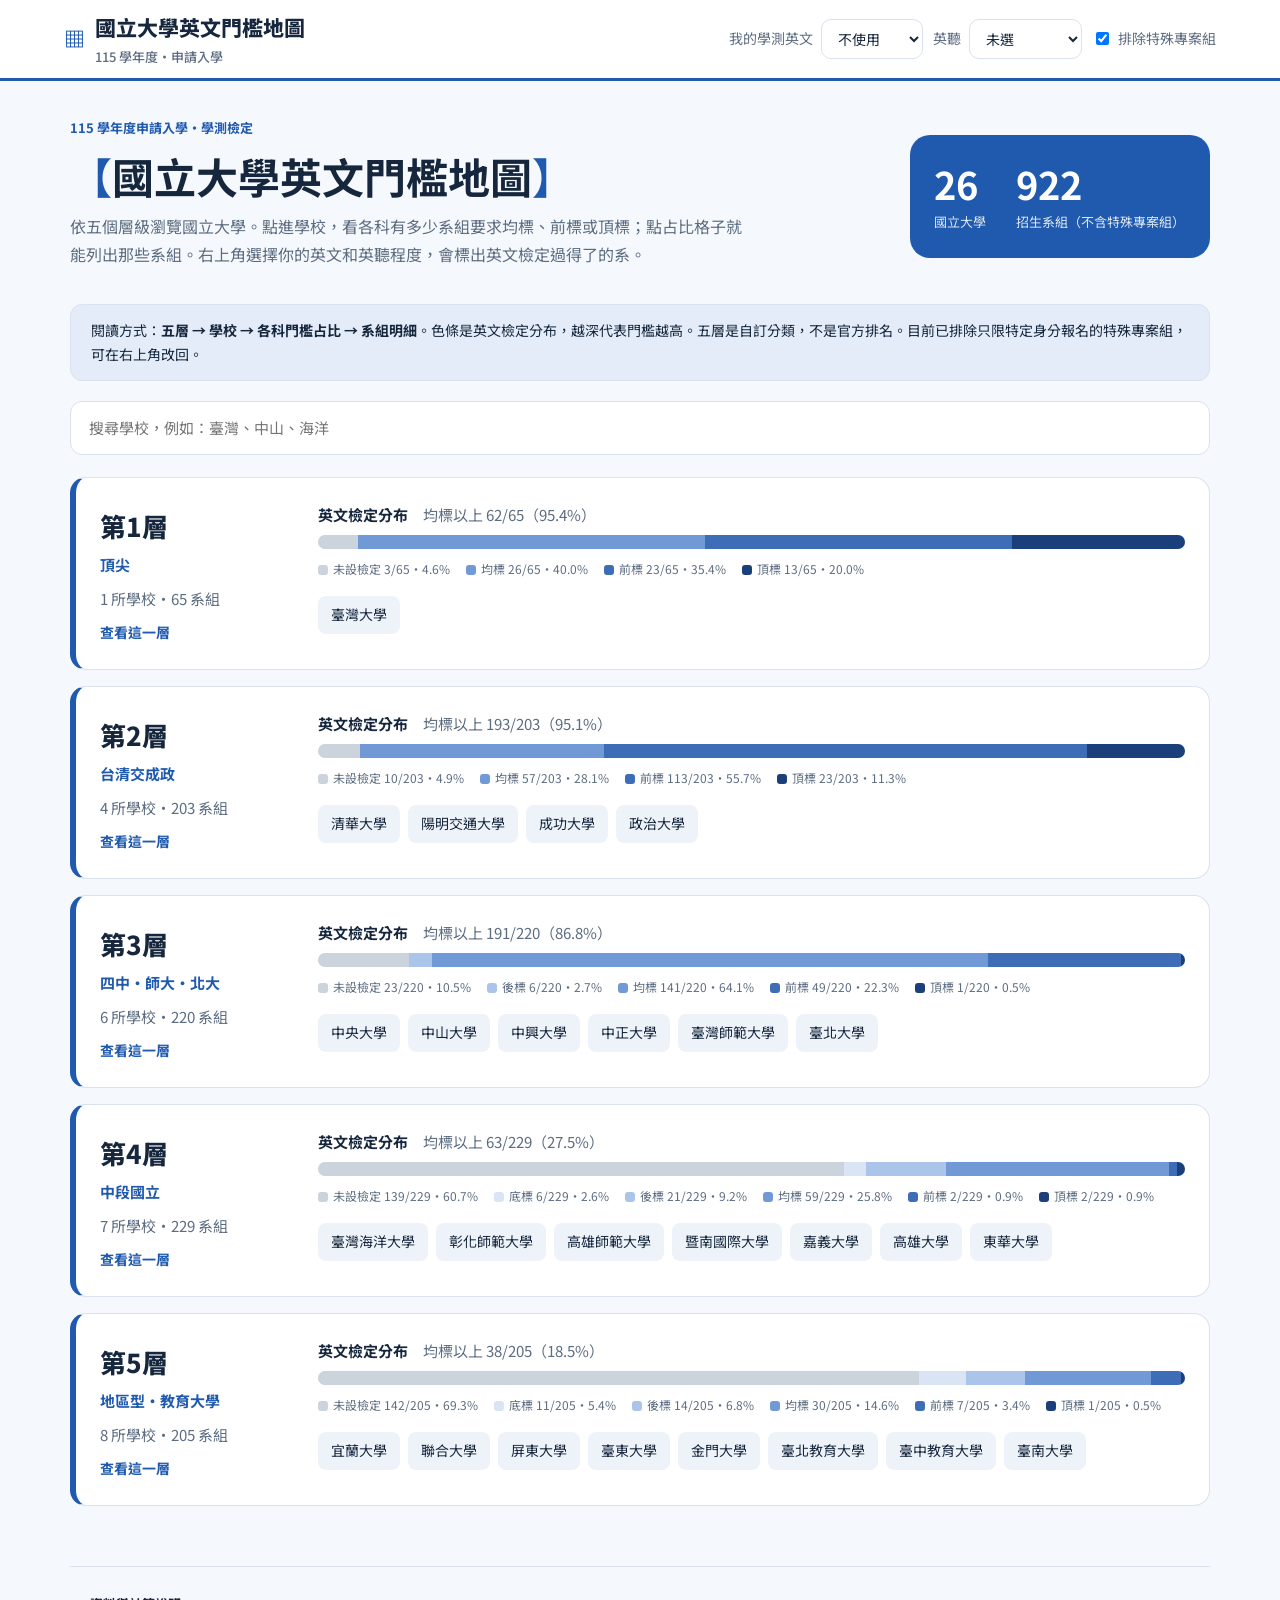
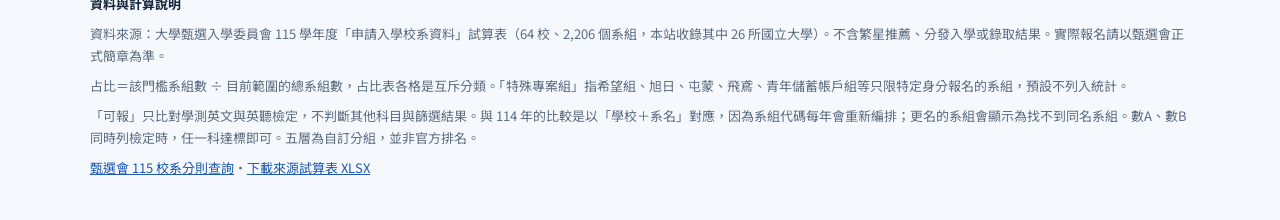
==== index.html @ a61f993a "Add files via upload" ====
<!doctype html><html lang="zh-Hant"><head><meta charset="utf-8"><meta name="viewport" content="width=device-width, initial-scale=1, viewport-fit=cover"><meta name="description" content="115學年度26所國立大學申請入學，各科檢定門檻與系組占比查詢，可依英文、英聽程度標出可報名系組，並比較114年變動。"><title>國立大學英文門檻地圖・115 申請入學</title><link rel="stylesheet" href="styles.css"></head><body>
<header><a class="brand" href="#"><span class="mark">▦</span><span>國立大學英文門檻地圖<span class="edition">115 學年度・申請入學</span></span></a>
<div class="myeng"><span class="grp"><label for="my-eng">我的學測英文</label><select id="my-eng"></select></span><span class="grp"><label for="my-lis">英聽</label><select id="my-lis"></select></span><label class="chk"><input type="checkbox" id="hide-special"> 排除特殊專案組</label></div></header>
<main id="app" aria-live="polite"><p>正在載入校系資料…</p></main>
<footer><strong>資料與計算說明</strong>
<p>資料來源：大學甄選入學委員會 115 學年度「申請入學校系資料」試算表（64 校、2,206 個系組，本站收錄其中 26 所國立大學）。不含繁星推薦、分發入學或錄取結果。實際報名請以甄選會正式簡章為準。</p>
<p>占比＝該門檻系組數 ÷ 目前範圍的總系組數，占比表各格是互斥分類。「特殊專案組」指希望組、旭日、屯蒙、飛鳶、青年儲蓄帳戶組等只限特定身分報名的系組，預設不列入統計。</p>
<p>「可報」只比對學測英文與英聽檢定，不判斷其他科目與篩選結果。與 114 年的比較是以「學校＋系名」對應，因為系組代碼每年會重新編排；更名的系組會顯示為找不到同名系組。數A、數B同時列檢定時，任一科達標即可。五層為自訂分組，並非官方排名。</p>
<a href="https://www.cac.edu.tw/apply115/query.php" target="_blank" rel="noopener">甄選會 115 校系分則查詢</a>・<a href="source.xlsx" download>下載來源試算表 XLSX</a></footer>
<script src="app.js"></script></body></html>
---- styles.css ----
@import url('https://fonts.googleapis.com/css2?family=Noto+Sans+TC:wght@400;500;700;800&display=swap');
:root{
  --ink:#16273D;--muted:#5D6D81;--line:#D9E2EE;--paper:#F5F8FC;--card:#FFFFFF;--soft:#EEF3FA;
  --accent:#1F5AAE;--accent-ink:#FFFFFF;--accent-soft:#E3ECF8;--focus:#F2A93B;
  --ok:#1E7A55;--ok-soft:#E1F2EA;--no:#B23A48;--no-soft:#F8E6E8;
  --l0:#CBD3DD;--l1:#D9E5F5;--l2:#ABC5EA;--l3:#7099D6;--l4:#3E6DB8;--l5:#1B3F7A;
  box-sizing:border-box;padding-top:env(safe-area-inset-top,0px);padding-bottom:env(safe-area-inset-bottom,0px);
}
@media (prefers-color-scheme:dark){:root:not([data-theme="light"]){
  --ink:#E5ECF5;--muted:#9AA9BC;--line:#2C3A4E;--paper:#111821;--card:#18212D;--soft:#1E2A39;
  --accent:#7AAAF0;--accent-ink:#0E1620;--accent-soft:#1F3150;--focus:#F2A93B;
  --ok:#78CFA6;--ok-soft:#173829;--no:#F0919C;--no-soft:#3A1F25;
  --l0:#3A4553;--l1:#2B3E59;--l2:#34537F;--l3:#4B74B0;--l4:#6F98D8;--l5:#A8C5EF;}}
:root[data-theme="dark"]{
  --ink:#E5ECF5;--muted:#9AA9BC;--line:#2C3A4E;--paper:#111821;--card:#18212D;--soft:#1E2A39;
  --accent:#7AAAF0;--accent-ink:#0E1620;--accent-soft:#1F3150;--focus:#F2A93B;
  --ok:#78CFA6;--ok-soft:#173829;--no:#F0919C;--no-soft:#3A1F25;
  --l0:#3A4553;--l1:#2B3E59;--l2:#34537F;--l3:#4B74B0;--l4:#6F98D8;--l5:#A8C5EF;}
html{scroll-padding-top:env(safe-area-inset-top,0px)}
*{box-sizing:border-box}
body{margin:0;background:var(--paper);font:15px/1.7 'Noto Sans TC','PingFang TC','Microsoft JhengHei',system-ui,sans-serif;color:var(--ink)}
a{color:inherit;text-decoration:none}
button,input,select{font:inherit;color:inherit}
button,a,input,select{touch-action:manipulation}
:focus-visible{outline:3px solid var(--focus);outline-offset:3px}
header{min-height:76px;border-bottom:3px solid var(--accent);display:flex;flex-wrap:wrap;gap:10px 20px;align-items:center;justify-content:space-between;padding:10px max(5vw,20px);background:var(--card)}
.brand{font-size:21px;font-weight:800;display:flex;gap:10px;align-items:center}
.brand .mark{color:var(--accent)}
.edition{color:var(--muted);font-size:13px;display:block;font-weight:500}
.myeng{display:flex;align-items:center;gap:10px;font-size:14px}
.myeng label{color:var(--muted)}
.myeng select{padding:8px 12px;border:1px solid var(--line);border-radius:10px;background:var(--card)}
main{max-width:1200px;margin:0 auto;padding:36px 30px 60px}
h1{font-size:clamp(28px,4vw,42px);line-height:1.3;margin:10px 0}
h1.bracket::before{content:"【";color:var(--accent)}
h1.bracket::after{content:"】";color:var(--accent)}
h2{font-size:22px;margin:0 0 16px}
h3{margin:0 0 8px;font-size:18px}
p{margin:8px 0}
.kicker{font-size:13px;font-weight:700;color:var(--accent)}
.muted{color:var(--muted)}
.hero{display:grid;grid-template-columns:1fr 300px;gap:40px;align-items:center;margin-bottom:28px}
.hero p{max-width:680px;font-size:16px}
.hero-stat{background:var(--accent);color:var(--accent-ink);border-radius:20px;padding:24px;display:flex;gap:30px}
.hero-stat b{font-size:38px;display:block;line-height:1.3}
.hero-stat span{font-size:13px;opacity:.85}
.notice{background:var(--accent-soft);border:1px solid var(--line);border-radius:12px;padding:14px 20px;margin:20px 0;font-size:14px}
.search{width:100%;background:var(--card);border:1px solid var(--line);padding:13px 18px;border-radius:12px;margin-bottom:22px}
.tiers{display:grid;gap:16px}
.tier{border:1px solid var(--line);border-left:6px solid var(--accent);border-radius:16px;background:var(--card);padding:24px;display:grid;grid-template-columns:190px 1fr;gap:28px}
.tier-title{font-size:26px;font-weight:800;margin:2px 0 4px}
.tier-name{font-weight:700;color:var(--accent);margin-bottom:8px}
.tier-link{font-size:14px;color:var(--accent);font-weight:700;display:inline-block;margin-top:10px}
.schools{display:flex;flex-wrap:wrap;gap:8px;margin-top:16px}
.school-pill{background:var(--soft);padding:6px 12px;border-radius:8px;font-size:14px;border:1px solid transparent}
.school-pill:hover{border-color:var(--accent);color:var(--accent)}
.bar{height:14px;border-radius:20px;overflow:hidden;display:flex;margin:8px 0 10px;background:var(--soft)}
.seg{height:100%;min-width:0}
.legend{display:flex;flex-wrap:wrap;gap:8px 16px;font-size:12px;color:var(--muted)}
.dot{display:inline-block;width:10px;height:10px;border-radius:3px;margin-right:5px;vertical-align:-1px}
.okline{margin-top:10px;font-size:14px;color:var(--ok);font-weight:700}
.crumb{display:flex;gap:8px;flex-wrap:wrap;color:var(--muted);font-size:14px;margin-bottom:18px}
.crumb a{color:var(--accent)}
.summary{display:flex;gap:12px;margin:22px 0;flex-wrap:wrap}
.stat{background:var(--card);border:1px solid var(--line);border-radius:14px;padding:14px 22px;min-width:170px}
.stat b{display:block;font-size:28px}
.stat small{color:var(--muted)}
.stat.ok b{color:var(--ok)}
.overview{background:var(--card);border:1px solid var(--line);border-radius:16px;padding:24px;margin:24px 0}
.table-wrap{overflow-x:auto}
table{border-collapse:collapse;width:100%;min-width:690px}
th{text-align:left;color:var(--muted);font-weight:500;font-size:13px;padding:10px}
td{border-top:1px solid var(--line);padding:8px}
td:first-child{font-weight:700;white-space:nowrap}
.cell{border:0;background:var(--soft);border-radius:9px;padding:10px 7px;width:100%;cursor:pointer;text-align:center}
.cell:hover,.cell.active{background:var(--accent-soft);box-shadow:inset 0 0 0 1.5px var(--accent)}
.cell b{font-size:17px;display:block}
.cell small{font-size:11px;color:var(--muted)}
.zero{opacity:.4}
.english td{background:var(--accent-soft)}
.english td:first-child{color:var(--accent)}
.toolbar{display:flex;gap:10px;align-items:center;flex-wrap:wrap;margin:18px 0}
.toolbar input{flex:1;min-width:220px;margin:0}
.toolbar select{padding:12px;background:var(--card);border:1px solid var(--line);border-radius:10px;max-width:100%}
.chk{display:inline-flex;gap:6px;align-items:center;font-size:14px;cursor:pointer}
.clear{border:0;background:none;color:var(--accent);cursor:pointer;font-weight:700}
.dept-list{display:grid;grid-template-columns:repeat(2,1fr);gap:12px}
.dept-card{display:block;background:var(--card);border:1px solid var(--line);border-radius:13px;padding:16px 18px}
.dept-card:hover{border-color:var(--accent)}
.dept-card h3{font-size:16px;display:flex;gap:8px;align-items:center;flex-wrap:wrap}
.badge{font-size:12px;font-weight:700;padding:1px 8px;border-radius:999px}
.badge.ok{background:var(--ok-soft);color:var(--ok)}
.badge.no{background:var(--no-soft);color:var(--no)}
.chips{display:flex;flex-wrap:wrap;gap:6px;margin-top:10px}
.chip{font-size:12px;background:var(--soft);padding:3px 8px;border-radius:5px}
.chip.en{background:var(--accent-soft);color:var(--accent);font-weight:700}
.detail-grid{display:grid;grid-template-columns:1fr 1fr;gap:22px}
.panel{background:var(--card);border:1px solid var(--line);border-radius:16px;padding:22px;margin:15px 0}
.panel table{min-width:0}
.verdict{border-radius:12px;padding:12px 16px;font-weight:700;margin:12px 0}
.verdict.ok{background:var(--ok-soft);color:var(--ok)}
.verdict.no{background:var(--no-soft);color:var(--no)}
.notes{white-space:pre-line;overflow-wrap:anywhere;font-size:14px}
.back{color:var(--accent);display:inline-block;margin:15px 0;font-weight:700}
.empty{padding:30px;text-align:center;background:var(--card);border-radius:12px;color:var(--muted)}
footer{border-top:1px solid var(--line);max-width:1140px;margin:auto;padding:26px 20px 40px;font-size:13px;color:var(--muted)}
footer a{color:var(--accent);text-decoration:underline}
footer strong{color:var(--ink)}
@media(max-width:720px){
  header{padding:10px 18px}.brand{font-size:17px}
  main{padding:24px 16px 40px}
  .hero{grid-template-columns:1fr;gap:14px}.hero-stat{padding:18px 22px}
  .tier{grid-template-columns:1fr;gap:8px;padding:18px}
  .dept-list,.detail-grid{grid-template-columns:1fr}
  .overview{padding:16px}.stat{min-width:0;flex:1 1 40%;padding:12px}.stat b{font-size:24px}
}
[hidden]{display:none!important}
.badge.warn{background:var(--accent-soft);color:var(--accent)}
.badge.chg-down{background:var(--ok-soft);color:var(--ok)}
.badge.chg-up{background:var(--no-soft);color:var(--no)}
.badge.new{background:var(--soft);color:var(--muted)}
.verdict.warn{background:var(--accent-soft);color:var(--accent)}
.myeng{flex-wrap:wrap}
.myeng .grp{display:flex;align-items:center;gap:8px}
.changes{margin:0 0 18px;font-size:14px}
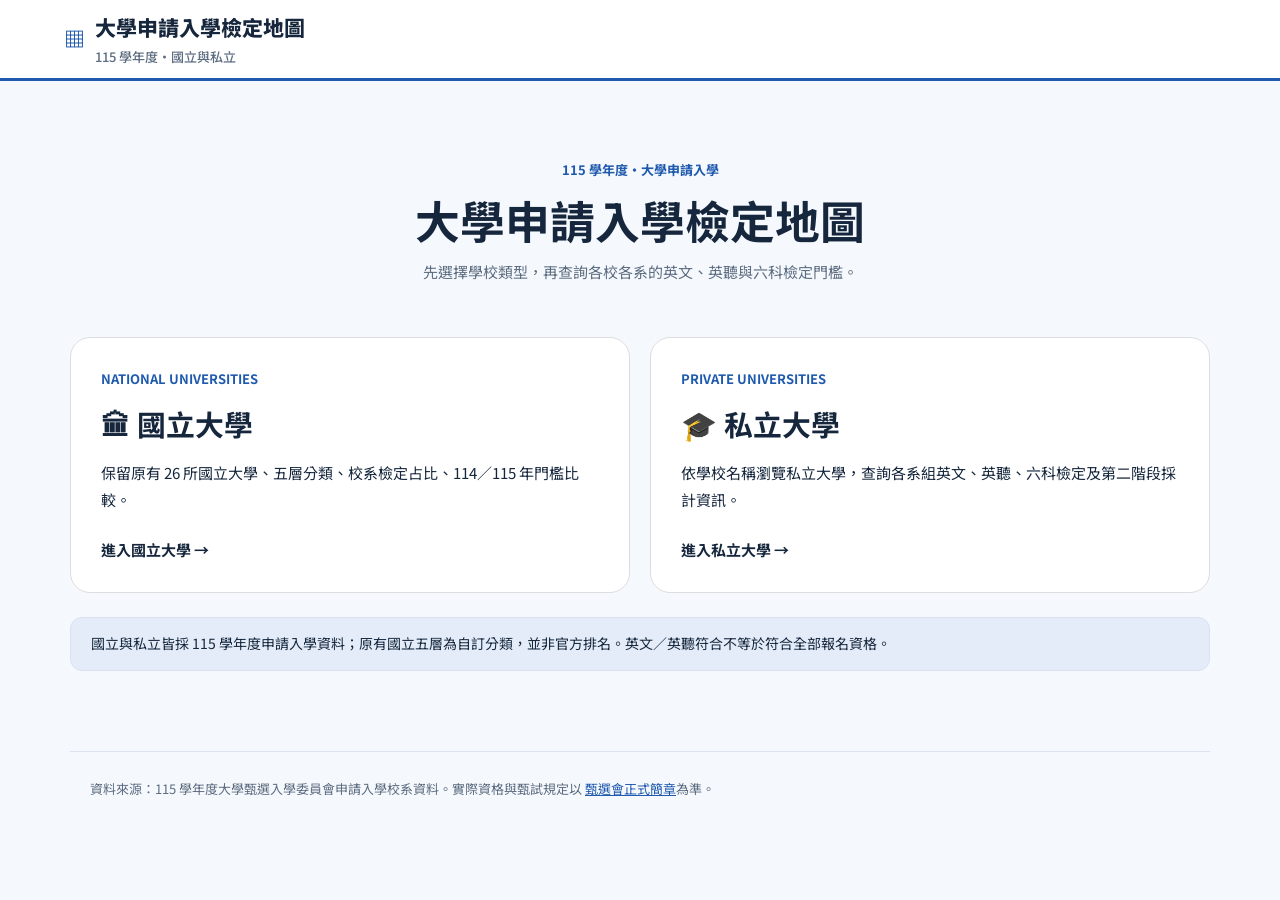
==== commit f7229da9: "feat: national and private university entry portal" ====
--- a/index.html
+++ b/index.html
@@ -1,10 +1 @@
-<!doctype html><html lang="zh-Hant"><head><meta charset="utf-8"><meta name="viewport" content="width=device-width, initial-scale=1, viewport-fit=cover"><meta name="description" content="115學年度26所國立大學申請入學，各科檢定門檻與系組占比查詢，可依英文、英聽程度標出可報名系組，並比較114年變動。"><title>國立大學英文門檻地圖・115 申請入學</title><link rel="stylesheet" href="styles.css"></head><body>
-<header><a class="brand" href="#"><span class="mark">▦</span><span>國立大學英文門檻地圖<span class="edition">115 學年度・申請入學</span></span></a>
-<div class="myeng"><span class="grp"><label for="my-eng">我的學測英文</label><select id="my-eng"></select></span><span class="grp"><label for="my-lis">英聽</label><select id="my-lis"></select></span><label class="chk"><input type="checkbox" id="hide-special"> 排除特殊專案組</label></div></header>
-<main id="app" aria-live="polite"><p>正在載入校系資料…</p></main>
-<footer><strong>資料與計算說明</strong>
-<p>資料來源：大學甄選入學委員會 115 學年度「申請入學校系資料」試算表（64 校、2,206 個系組，本站收錄其中 26 所國立大學）。不含繁星推薦、分發入學或錄取結果。實際報名請以甄選會正式簡章為準。</p>
-<p>占比＝該門檻系組數 ÷ 目前範圍的總系組數，占比表各格是互斥分類。「特殊專案組」指希望組、旭日、屯蒙、飛鳶、青年儲蓄帳戶組等只限特定身分報名的系組，預設不列入統計。</p>
-<p>「可報」只比對學測英文與英聽檢定，不判斷其他科目與篩選結果。與 114 年的比較是以「學校＋系名」對應，因為系組代碼每年會重新編排；更名的系組會顯示為找不到同名系組。數A、數B同時列檢定時，任一科達標即可。五層為自訂分組，並非官方排名。</p>
-<a href="https://www.cac.edu.tw/apply115/query.php" target="_blank" rel="noopener">甄選會 115 校系分則查詢</a>・<a href="source.xlsx" download>下載來源試算表 XLSX</a></footer>
-<script src="app.js"></script></body></html>
+<!doctype html><html lang="zh-Hant"><head><meta charset="utf-8"><meta name="viewport" content="width=device-width,initial-scale=1"><title>115 學年度大學申請入學檢定地圖</title><meta name="description" content="115 學年度國立與私立大學申請入學校系英文、英聽及六科檢定查詢"><link rel="stylesheet" href="styles.css"><style>.entry-grid{display:grid;grid-template-columns:repeat(2,minmax(0,1fr));gap:20px;margin:24px 0}.entry{display:block;text-decoration:none;color:inherit;background:var(--card,#fff);border:1px solid var(--border,#ddd);border-radius:20px;padding:30px;transition:transform .15s,box-shadow .15s}.entry:hover{transform:translateY(-3px);box-shadow:0 8px 30px #0001}.entry h2{font-size:1.8rem;margin:10px 0}.entry p{line-height:1.8}.entry .arrow{display:inline-block;margin-top:16px;font-weight:700}.intro{text-align:center;padding:42px 0 20px}.intro h1{font-size:clamp(1.8rem,4vw,2.8rem)}@media(max-width:650px){.entry-grid{grid-template-columns:1fr}.entry{padding:22px}}</style></head><body><header><a class="brand" href="index.html"><span class="mark">▦</span><span>大學申請入學檢定地圖<span class="edition">115 學年度・國立與私立</span></span></a></header><main><section class="intro"><div class="kicker">115 學年度・大學申請入學</div><h1>大學申請入學檢定地圖</h1><p class="muted">先選擇學校類型，再查詢各校各系的英文、英聽與六科檢定門檻。</p></section><div class="entry-grid"><a class="entry" href="national.html"><div class="kicker">NATIONAL UNIVERSITIES</div><h2>🏛 國立大學</h2><p>保留原有 26 所國立大學、五層分類、校系檢定占比、114／115 年門檻比較。</p><span class="arrow">進入國立大學 →</span></a><a class="entry" href="private.html"><div class="kicker">PRIVATE UNIVERSITIES</div><h2>🎓 私立大學</h2><p>依學校名稱瀏覽私立大學，查詢各系組英文、英聽、六科檢定及第二階段採計資訊。</p><span class="arrow">進入私立大學 →</span></a></div><div class="notice">國立與私立皆採 115 學年度申請入學資料；原有國立五層為自訂分類，並非官方排名。英文／英聽符合不等於符合全部報名資格。</div></main><footer>資料來源：115 學年度大學甄選入學委員會申請入學校系資料。實際資格與甄試規定以 <a href="https://www.cac.edu.tw/" target="_blank" rel="noopener">甄選會正式簡章</a>為準。</footer></body></html>
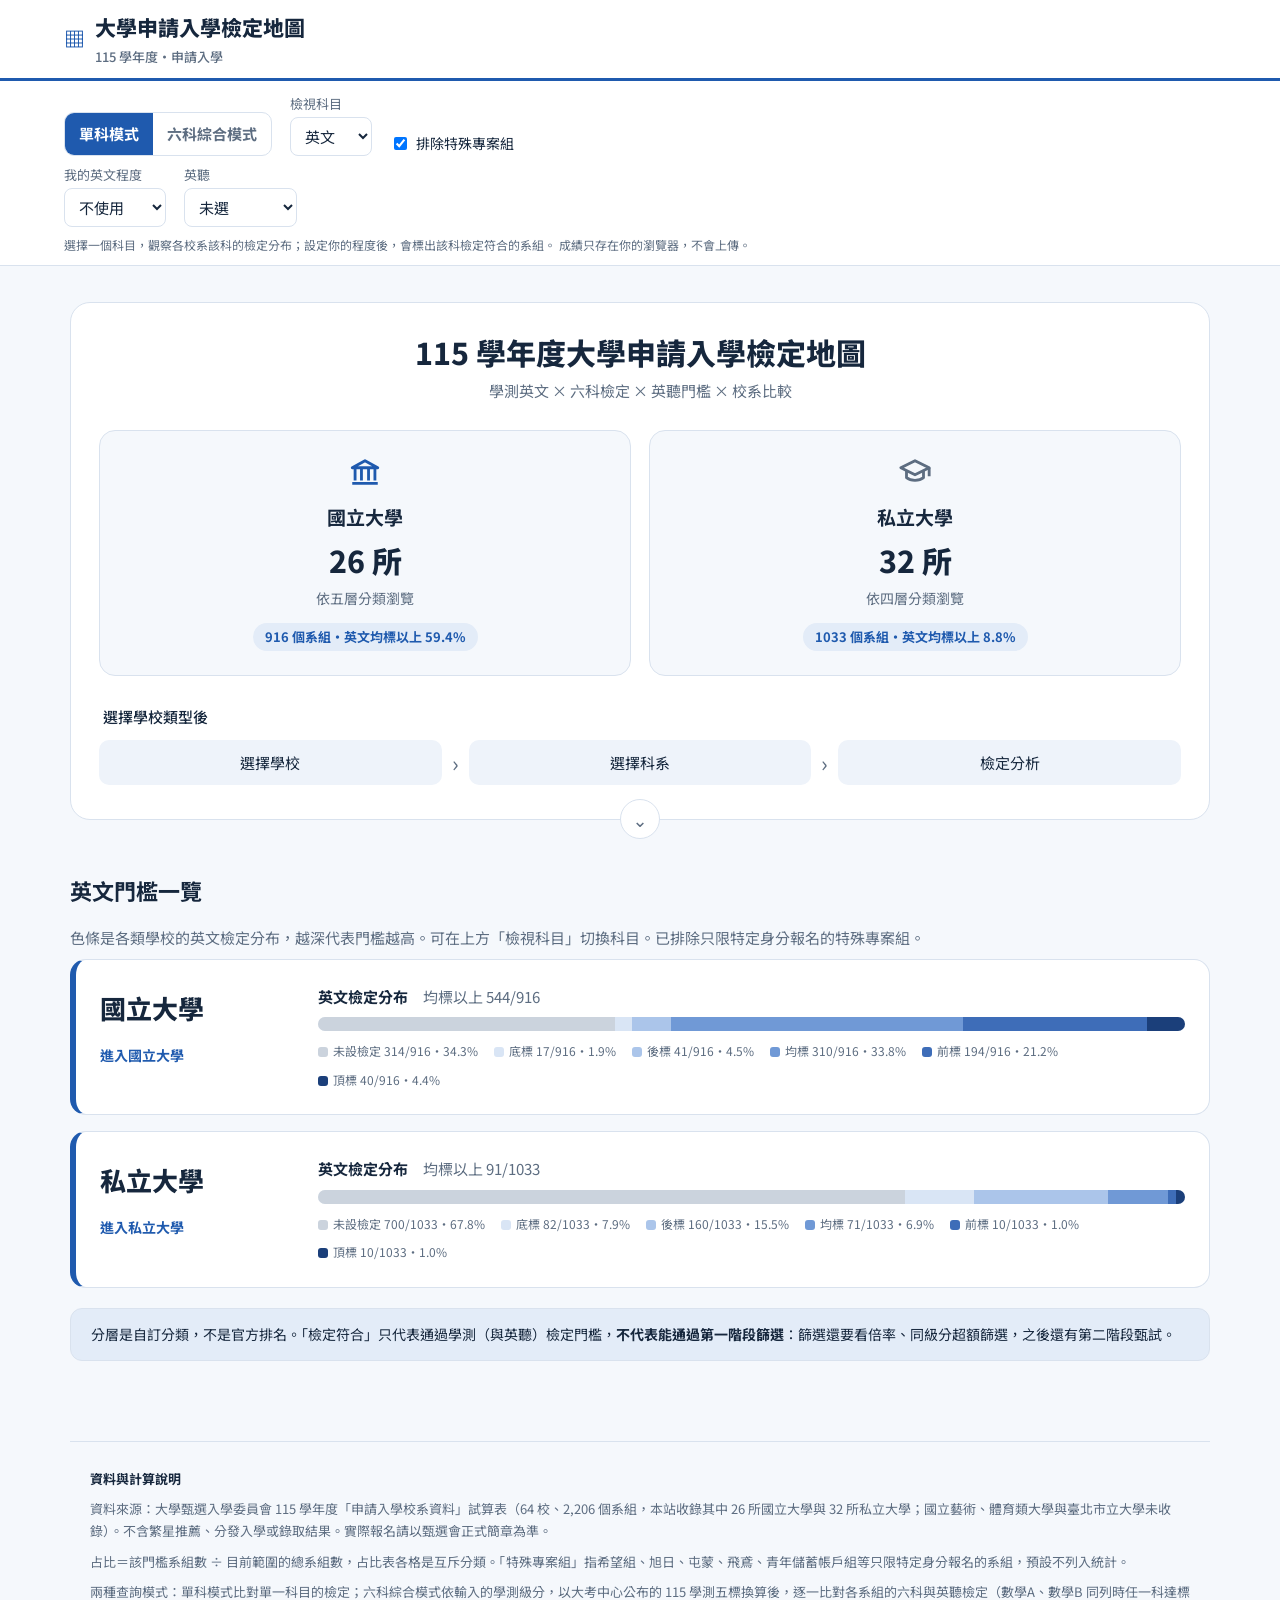
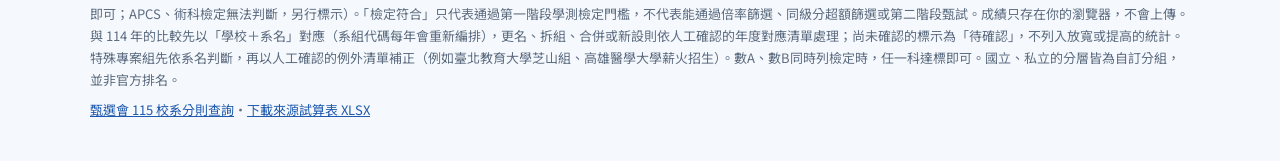
==== commit c7277d31: "Add files via upload" ====
--- a/index.html
+++ b/index.html
@@ -1 +1,11 @@
-<!doctype html><html lang="zh-Hant"><head><meta charset="utf-8"><meta name="viewport" content="width=device-width,initial-scale=1"><title>115 學年度大學申請入學檢定地圖</title><meta name="description" content="115 學年度國立與私立大學申請入學校系英文、英聽及六科檢定查詢"><link rel="stylesheet" href="styles.css"><style>.entry-grid{display:grid;grid-template-columns:repeat(2,minmax(0,1fr));gap:20px;margin:24px 0}.entry{display:block;text-decoration:none;color:inherit;background:var(--card,#fff);border:1px solid var(--border,#ddd);border-radius:20px;padding:30px;transition:transform .15s,box-shadow .15s}.entry:hover{transform:translateY(-3px);box-shadow:0 8px 30px #0001}.entry h2{font-size:1.8rem;margin:10px 0}.entry p{line-height:1.8}.entry .arrow{display:inline-block;margin-top:16px;font-weight:700}.intro{text-align:center;padding:42px 0 20px}.intro h1{font-size:clamp(1.8rem,4vw,2.8rem)}@media(max-width:650px){.entry-grid{grid-template-columns:1fr}.entry{padding:22px}}</style></head><body><header><a class="brand" href="index.html"><span class="mark">▦</span><span>大學申請入學檢定地圖<span class="edition">115 學年度・國立與私立</span></span></a></header><main><section class="intro"><div class="kicker">115 學年度・大學申請入學</div><h1>大學申請入學檢定地圖</h1><p class="muted">先選擇學校類型，再查詢各校各系的英文、英聽與六科檢定門檻。</p></section><div class="entry-grid"><a class="entry" href="national.html"><div class="kicker">NATIONAL UNIVERSITIES</div><h2>🏛 國立大學</h2><p>保留原有 26 所國立大學、五層分類、校系檢定占比、114／115 年門檻比較。</p><span class="arrow">進入國立大學 →</span></a><a class="entry" href="private.html"><div class="kicker">PRIVATE UNIVERSITIES</div><h2>🎓 私立大學</h2><p>依學校名稱瀏覽私立大學，查詢各系組英文、英聽、六科檢定及第二階段採計資訊。</p><span class="arrow">進入私立大學 →</span></a></div><div class="notice">國立與私立皆採 115 學年度申請入學資料；原有國立五層為自訂分類，並非官方排名。英文／英聽符合不等於符合全部報名資格。</div></main><footer>資料來源：115 學年度大學甄選入學委員會申請入學校系資料。實際資格與甄試規定以 <a href="https://www.cac.edu.tw/" target="_blank" rel="noopener">甄選會正式簡章</a>為準。</footer></body></html>+<!doctype html><html lang="zh-Hant"><head><meta charset="utf-8"><meta name="viewport" content="width=device-width, initial-scale=1, viewport-fit=cover"><meta name="description" content="115學年度國立與私立大學申請入學，各科檢定門檻與系組占比查詢，可依英文、英聽程度標出可報名系組，並比較114年變動。"><title>大學申請入學檢定地圖・115</title><link rel="stylesheet" href="styles.css"></head><body>
+<header><a class="brand" href="#"><span class="mark">▦</span><span>大學申請入學檢定地圖<span class="edition">115 學年度・申請入學</span></span></a>
+</header>
+<section id="scorebar" class="scorebar" aria-label="成績設定"></section>
+<main id="app" aria-live="polite"><p>正在載入校系資料…</p></main>
+<footer><strong>資料與計算說明</strong>
+<p>資料來源：大學甄選入學委員會 115 學年度「申請入學校系資料」試算表（64 校、2,206 個系組，本站收錄其中 26 所國立大學與 32 所私立大學；國立藝術、體育類大學與臺北市立大學未收錄）。不含繁星推薦、分發入學或錄取結果。實際報名請以甄選會正式簡章為準。</p>
+<p>占比＝該門檻系組數 ÷ 目前範圍的總系組數，占比表各格是互斥分類。「特殊專案組」指希望組、旭日、屯蒙、飛鳶、青年儲蓄帳戶組等只限特定身分報名的系組，預設不列入統計。</p>
+<p>兩種查詢模式：單科模式比對單一科目的檢定；六科綜合模式依輸入的學測級分，以大考中心公布的 115 學測五標換算後，逐一比對各系組的六科與英聽檢定（數學A、數學B 同列時任一科達標即可；APCS、術科檢定無法判斷，另行標示）。「檢定符合」只代表通過第一階段學測檢定門檻，不代表能通過倍率篩選、同級分超額篩選或第二階段甄試。成績只存在你的瀏覽器，不會上傳。與 114 年的比較先以「學校＋系名」對應（系組代碼每年會重新編排），更名、拆組、合併或新設則依人工確認的年度對應清單處理；尚未確認的標示為「待確認」，不列入放寬或提高的統計。特殊專案組先依系名判斷，再以人工確認的例外清單補正（例如臺北教育大學芝山組、高雄醫學大學薪火招生）。數A、數B同時列檢定時，任一科達標即可。國立、私立的分層皆為自訂分組，並非官方排名。</p>
+<a href="https://www.cac.edu.tw/apply115/query.php" target="_blank" rel="noopener">甄選會 115 校系分則查詢</a>・<a href="source.xlsx" download>下載來源試算表 XLSX</a></footer>
+<script src="app.js"></script></body></html>
--- a/styles.css
+++ b/styles.css
@@ -123,3 +123,44 @@
 .myeng{flex-wrap:wrap}
 .myeng .grp{display:flex;align-items:center;gap:8px}
 .changes{margin:0 0 18px;font-size:14px}
+
+.tier.sector{color:inherit}
+.tier.sector:hover{border-color:var(--accent)}
+.tier.sector .tier-title{font-size:30px}
+
+.portal{background:var(--card);border:1px solid var(--line);border-radius:20px;padding:30px 28px 34px;text-align:center;position:relative}
+.portal-title{font-size:clamp(22px,3.2vw,30px);margin:0 0 6px;font-weight:800}
+.portal-sub{color:var(--muted);margin:0 0 26px}
+.entries{display:grid;grid-template-columns:1fr 1fr;gap:18px}
+.entry{display:flex;flex-direction:column;align-items:center;gap:6px;border:1px solid var(--line);border-radius:16px;padding:24px 18px;background:var(--paper)}
+.entry:hover{border-color:var(--accent);box-shadow:inset 0 0 0 1px var(--accent)}
+.entry-icon{color:var(--accent);line-height:0;margin-bottom:6px}
+.entry:nth-child(2) .entry-icon{color:var(--muted)}
+.entry-name{font-weight:700;font-size:19px}
+.entry-count{font-size:30px;font-weight:800;line-height:1.4}
+.entry-desc{color:var(--muted);font-size:14px}
+.chip-tag{margin-top:6px;font-size:13px;background:var(--accent-soft);color:var(--accent);padding:3px 12px;border-radius:999px;font-weight:700}
+.steps-label{text-align:left;margin:28px 4px 10px;font-weight:500}
+.steps{list-style:none;display:flex;align-items:center;gap:10px;margin:0;padding:0}
+.steps li{flex:1;background:var(--soft);border-radius:10px;padding:10px;font-size:15px}
+.steps li.arrow{flex:0;background:none;color:var(--muted);padding:0;font-size:22px}
+.more{position:absolute;left:50%;bottom:-20px;transform:translateX(-50%);width:40px;height:40px;border-radius:50%;background:var(--card);border:1px solid var(--line);display:grid;place-items:center;color:var(--muted);font-size:18px}
+.more:hover{color:var(--accent);border-color:var(--accent)}
+.overview-sec{margin-top:52px}
+@media(max-width:720px){.entries{grid-template-columns:1fr}.portal{padding:22px 16px 30px}.steps li{font-size:13px;padding:8px 4px}}
+
+.scorebar{background:var(--card);border-bottom:1px solid var(--line);padding:12px max(5vw,20px) 10px}
+.sb-row{display:flex;flex-wrap:wrap;gap:10px 18px;align-items:flex-end;max-width:1200px;margin:0 auto 8px}
+.tabs{display:inline-flex;border:1px solid var(--line);border-radius:10px;overflow:hidden}
+.tabs button{border:0;background:transparent;padding:8px 14px;cursor:pointer;font-weight:700;color:var(--muted)}
+.tabs button[aria-selected="true"]{background:var(--accent);color:var(--accent-ink)}
+.fld{display:flex;flex-direction:column;gap:2px;font-size:13px;color:var(--muted)}
+.fld select,.fld input{padding:7px 10px;border:1px solid var(--line);border-radius:8px;background:var(--card);color:var(--ink);font-size:15px}
+.fld.score input{width:70px;text-align:center}
+.fld .lvl{font-size:12px;color:var(--accent);font-weight:700;text-align:center;min-height:16px}
+.sb-note{max-width:1200px;margin:0 auto;font-size:12px;color:var(--muted)}
+.badge.near{background:#FFF3DA;color:#8A5A00}
+:root[data-theme="dark"] .badge.near{background:#3A2E14;color:#F2C46B}
+@media (prefers-color-scheme:dark){:root:not([data-theme="light"]) .badge.near{background:#3A2E14;color:#F2C46B}}
+.chip-tag.ok{background:var(--ok-soft);color:var(--ok)}
+@media(max-width:720px){.fld.score input{width:56px}}
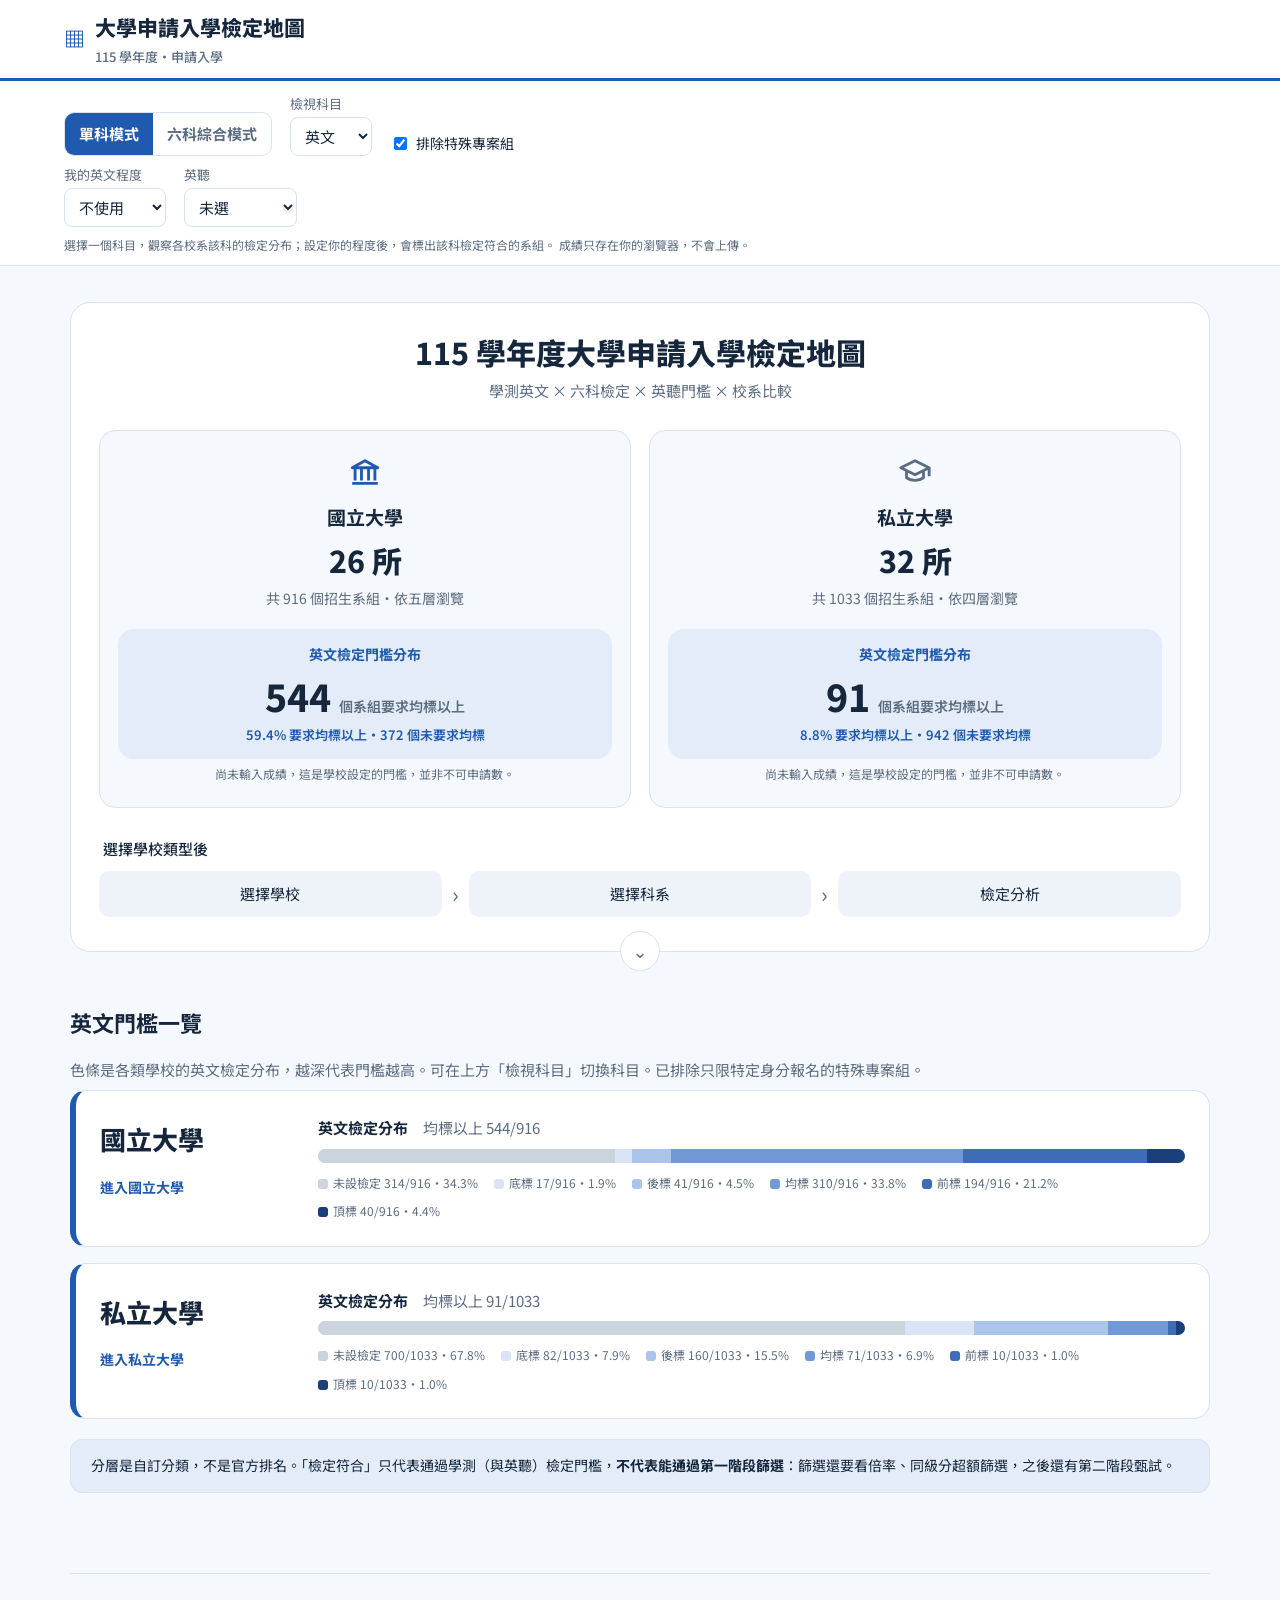
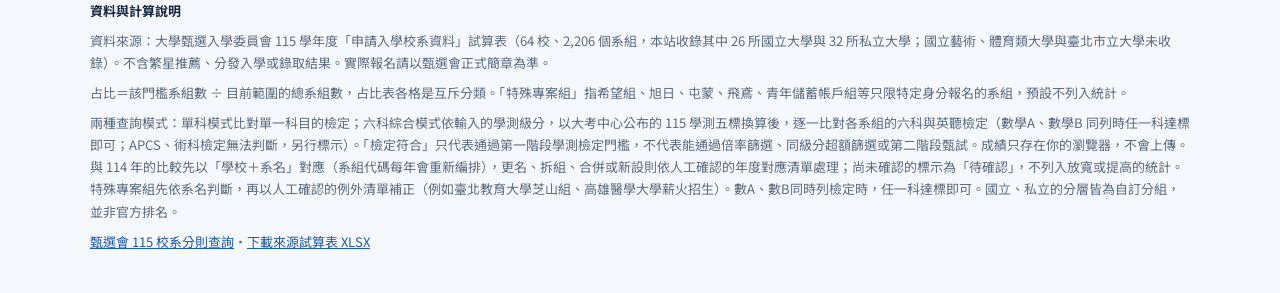
==== commit 0791979e: "chore: refresh homepage assets for eligibility cards" ====
--- a/index.html
+++ b/index.html
@@ -1,4 +1,4 @@
-<!doctype html><html lang="zh-Hant"><head><meta charset="utf-8"><meta name="viewport" content="width=device-width, initial-scale=1, viewport-fit=cover"><meta name="description" content="115學年度國立與私立大學申請入學，各科檢定門檻與系組占比查詢，可依英文、英聽程度標出可報名系組，並比較114年變動。"><title>大學申請入學檢定地圖・115</title><link rel="stylesheet" href="styles.css"></head><body>
+<!doctype html><html lang="zh-Hant"><head><meta charset="utf-8"><meta name="viewport" content="width=device-width, initial-scale=1, viewport-fit=cover"><meta name="description" content="115學年度國立與私立大學申請入學，各科檢定門檻與系組占比查詢，可依英文、英聽程度標出可報名系組，並比較114年變動。"><title>大學申請入學檢定地圖・115</title><link rel="stylesheet" href="styles.css?v=20261015-eligibility"></head><body>
 <header><a class="brand" href="#"><span class="mark">▦</span><span>大學申請入學檢定地圖<span class="edition">115 學年度・申請入學</span></span></a>
 </header>
 <section id="scorebar" class="scorebar" aria-label="成績設定"></section>
@@ -8,4 +8,4 @@
 <p>占比＝該門檻系組數 ÷ 目前範圍的總系組數，占比表各格是互斥分類。「特殊專案組」指希望組、旭日、屯蒙、飛鳶、青年儲蓄帳戶組等只限特定身分報名的系組，預設不列入統計。</p>
 <p>兩種查詢模式：單科模式比對單一科目的檢定；六科綜合模式依輸入的學測級分，以大考中心公布的 115 學測五標換算後，逐一比對各系組的六科與英聽檢定（數學A、數學B 同列時任一科達標即可；APCS、術科檢定無法判斷，另行標示）。「檢定符合」只代表通過第一階段學測檢定門檻，不代表能通過倍率篩選、同級分超額篩選或第二階段甄試。成績只存在你的瀏覽器，不會上傳。與 114 年的比較先以「學校＋系名」對應（系組代碼每年會重新編排），更名、拆組、合併或新設則依人工確認的年度對應清單處理；尚未確認的標示為「待確認」，不列入放寬或提高的統計。特殊專案組先依系名判斷，再以人工確認的例外清單補正（例如臺北教育大學芝山組、高雄醫學大學薪火招生）。數A、數B同時列檢定時，任一科達標即可。國立、私立的分層皆為自訂分組，並非官方排名。</p>
 <a href="https://www.cac.edu.tw/apply115/query.php" target="_blank" rel="noopener">甄選會 115 校系分則查詢</a>・<a href="source.xlsx" download>下載來源試算表 XLSX</a></footer>
-<script src="app.js"></script></body></html>
+<script src="app.js?v=20261015-eligibility"></script></body></html>
--- a/styles.css
+++ b/styles.css
@@ -164,3 +164,11 @@
 @media (prefers-color-scheme:dark){:root:not([data-theme="light"]) .badge.near{background:#3A2E14;color:#F2C46B}}
 .chip-tag.ok{background:var(--ok-soft);color:var(--ok)}
 @media(max-width:720px){.fld.score input{width:56px}}
+
+/* 首頁落點資訊：以使用者可符合檢定的系組數為第一視覺層級 */
+.entry-result{display:flex;flex-direction:column;align-items:center;gap:6px;width:100%;padding:14px 10px;margin-top:12px;background:var(--accent-soft);border-radius:16px;color:var(--ink);text-align:center}
+.entry-result-label{font-size:14px;font-weight:700;color:var(--accent)}
+.entry-result-number{font-size:clamp(27px,3vw,37px);font-weight:800;line-height:1.25;font-variant-numeric:tabular-nums}
+.entry-result-number small{font-size:14px;font-weight:600;color:var(--muted)}
+.entry-result-caption{font-size:13px;line-height:1.5;color:var(--accent);font-weight:600}
+.entry-result-note{font-size:12px;line-height:1.5;color:var(--muted);text-align:center;max-width:360px}
